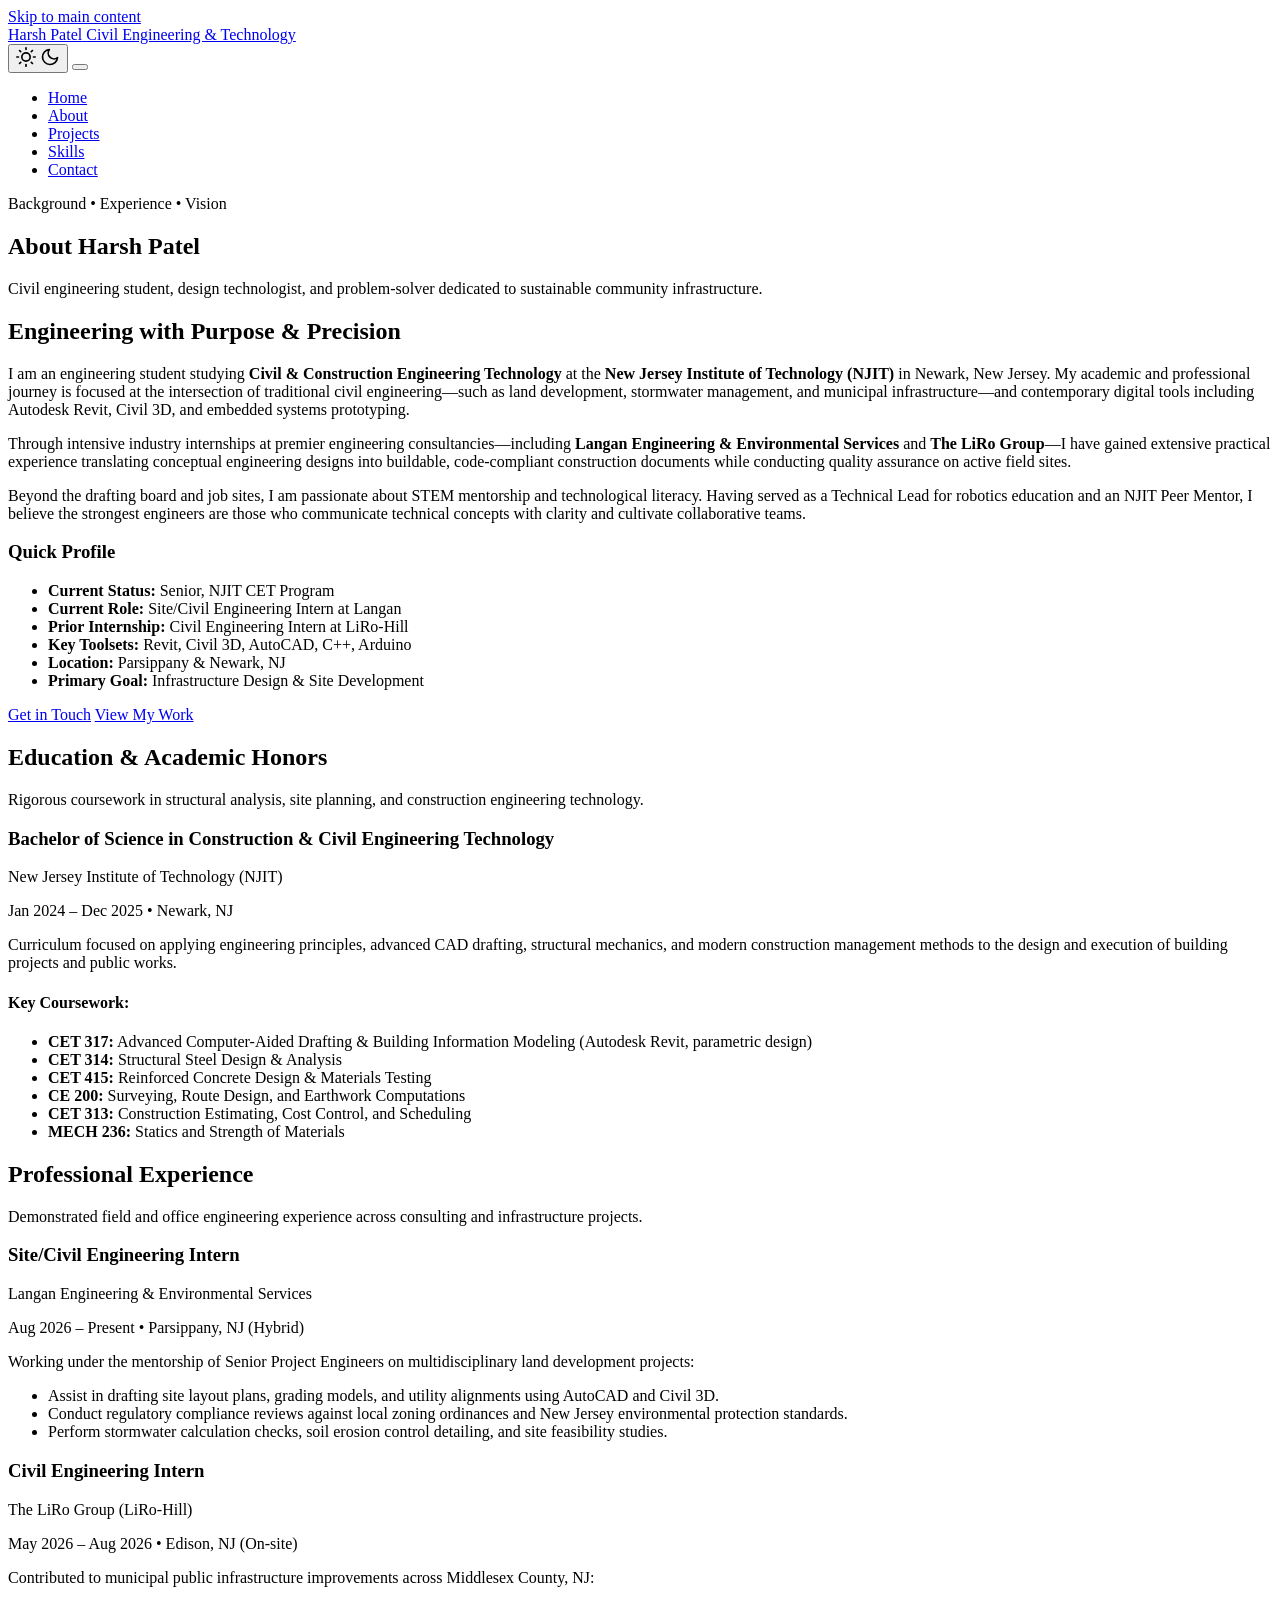
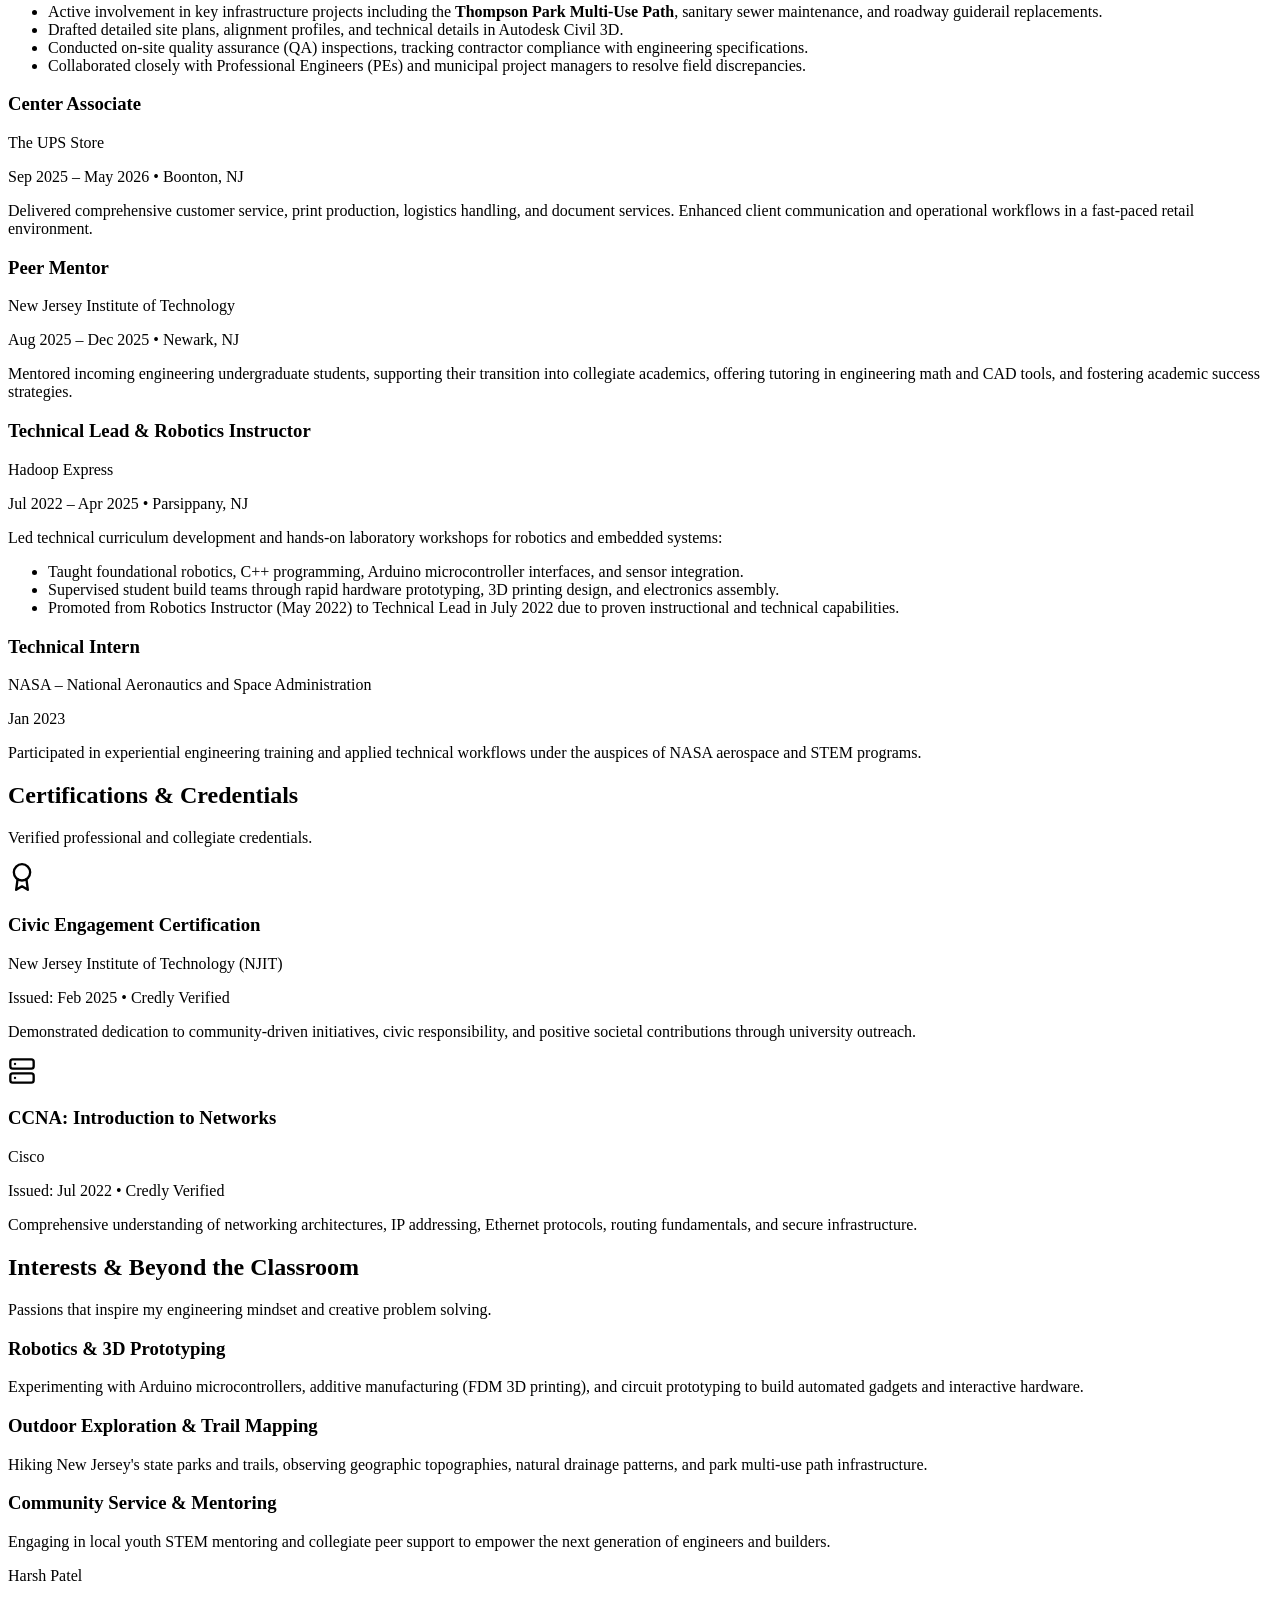
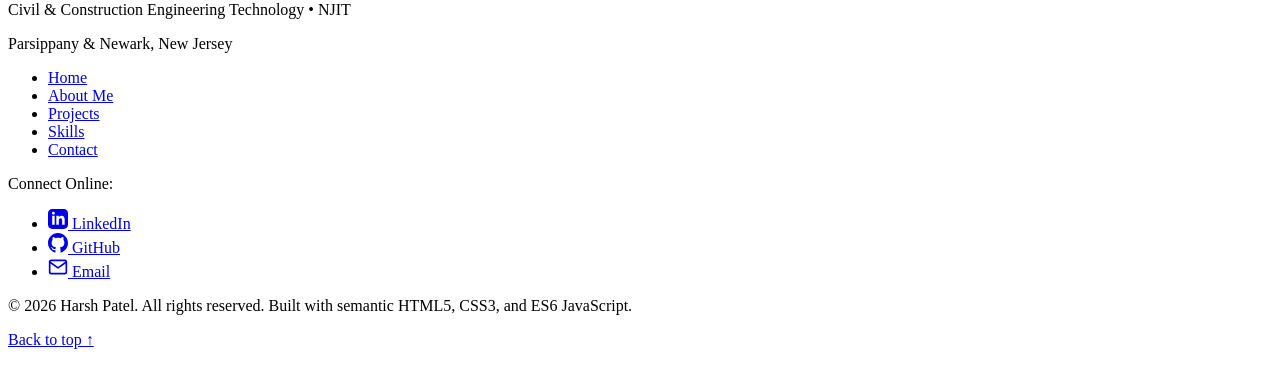
==== about.html @ 64ab272d "Add Home and About Me pages with semantic HTML structure" ====
<!DOCTYPE html>
<html lang="en">
<head>
  <meta charset="UTF-8">
  <meta name="viewport" content="width=device-width, initial-scale=1.0">
  <meta name="description" content="Learn about Harsh Patel: Civil & Construction Engineering Technology student at NJIT, Site/Civil Engineering Intern at Langan, and former intern at LiRo-Hill.">
  <title>About Me | Harsh Patel - Civil Engineering Portfolio</title>
  <link rel="stylesheet" href="./style.css">
</head>
<body>
  <!-- Accessible Skip Link -->
  <a href="#main-content" class="skip-link">Skip to main content</a>

  <!-- Global Header & Navigation -->
  <header class="site-header">
    <div class="container header-container">
      <a href="./index.html" class="brand-logo" aria-label="Harsh Patel Home">
        <span class="brand-name">Harsh Patel</span>
        <span class="brand-title">Civil Engineering &amp; Technology</span>
      </a>

      <div class="nav-controls">
        <button id="theme-toggle" class="theme-toggle" type="button" aria-label="Switch to dark theme" title="Toggle theme">
          <svg class="theme-icon sun-icon" aria-hidden="true" width="20" height="20" viewBox="0 0 24 24" fill="none" stroke="currentColor" stroke-width="2" stroke-linecap="round" stroke-linejoin="round">
            <circle cx="12" cy="12" r="5"></circle>
            <line x1="12" y1="1" x2="12" y2="3"></line>
            <line x1="12" y1="21" x2="12" y2="23"></line>
            <line x1="4.22" y1="4.22" x2="5.64" y2="5.64"></line>
            <line x1="18.36" y1="18.36" x2="19.78" y2="19.78"></line>
            <line x1="1" y1="12" x2="3" y2="12"></line>
            <line x1="21" y1="12" x2="23" y2="12"></line>
            <line x1="4.22" y1="19.78" x2="5.64" y2="18.36"></line>
            <line x1="18.36" y1="5.64" x2="19.78" y2="4.22"></line>
          </svg>
          <svg class="theme-icon moon-icon" aria-hidden="true" width="20" height="20" viewBox="0 0 24 24" fill="none" stroke="currentColor" stroke-width="2" stroke-linecap="round" stroke-linejoin="round">
            <path d="M21 12.79A9 9 0 1 1 11.21 3 7 7 0 0 0 21 12.79z"></path>
          </svg>
        </button>

        <button id="menu-toggle" class="menu-toggle" type="button" aria-expanded="false" aria-controls="primary-nav" aria-label="Toggle navigation menu">
          <span class="hamburger-bar"></span>
          <span class="hamburger-bar"></span>
          <span class="hamburger-bar"></span>
        </button>
      </div>

      <nav id="primary-nav" class="primary-nav" aria-label="Primary Navigation">
        <ul class="nav-list">
          <li class="nav-item"><a href="./index.html" class="nav-link">Home</a></li>
          <li class="nav-item"><a href="./about.html" class="nav-link active" aria-current="page">About</a></li>
          <li class="nav-item"><a href="./projects.html" class="nav-link">Projects</a></li>
          <li class="nav-item"><a href="./skills.html" class="nav-link">Skills</a></li>
          <li class="nav-item"><a href="./contact.html" class="nav-link">Contact</a></li>
        </ul>
      </nav>
    </div>
  </header>

  <!-- Main Content Landmark -->
  <main id="main-content">
    <!-- Page Header Banner -->
    <section class="page-header-banner" aria-labelledby="page-title">
      <div class="container">
        <p class="banner-eyebrow">Background &bull; Experience &bull; Vision</p>
        <h1 id="page-title" class="banner-title">About Harsh Patel</h1>
        <p class="banner-subtitle">Civil engineering student, design technologist, and problem-solver dedicated to sustainable community infrastructure.</p>
      </div>
    </section>

    <!-- Bio & Professional Summary -->
    <section class="about-summary-section" aria-labelledby="bio-heading">
      <div class="container">
        <div class="about-grid">
          <div class="about-text-column">
            <h2 id="bio-heading" class="section-title">Engineering with Purpose &amp; Precision</h2>
            <p>
              I am an engineering student studying <strong>Civil &amp; Construction Engineering Technology</strong> at the <strong>New Jersey Institute of Technology (NJIT)</strong> in Newark, New Jersey. My academic and professional journey is focused at the intersection of traditional civil engineering—such as land development, stormwater management, and municipal infrastructure—and contemporary digital tools including Autodesk Revit, Civil 3D, and embedded systems prototyping.
            </p>
            <p>
              Through intensive industry internships at premier engineering consultancies—including <strong>Langan Engineering &amp; Environmental Services</strong> and <strong>The LiRo Group</strong>—I have gained extensive practical experience translating conceptual engineering designs into buildable, code-compliant construction documents while conducting quality assurance on active field sites.
            </p>
            <p>
              Beyond the drafting board and job sites, I am passionate about STEM mentorship and technological literacy. Having served as a Technical Lead for robotics education and an NJIT Peer Mentor, I believe the strongest engineers are those who communicate technical concepts with clarity and cultivate collaborative teams.
            </p>
          </div>
          <aside class="about-quick-facts" aria-labelledby="quick-facts-heading">
            <h3 id="quick-facts-heading" class="quick-facts-title">Quick Profile</h3>
            <ul class="facts-list">
              <li><strong>Current Status:</strong> Senior, NJIT CET Program</li>
              <li><strong>Current Role:</strong> Site/Civil Engineering Intern at Langan</li>
              <li><strong>Prior Internship:</strong> Civil Engineering Intern at LiRo-Hill</li>
              <li><strong>Key Toolsets:</strong> Revit, Civil 3D, AutoCAD, C++, Arduino</li>
              <li><strong>Location:</strong> Parsippany &amp; Newark, NJ</li>
              <li><strong>Primary Goal:</strong> Infrastructure Design &amp; Site Development</li>
            </ul>
            <div class="quick-actions">
              <a href="./contact.html" class="btn btn-primary btn-block">Get in Touch</a>
              <a href="./projects.html" class="btn btn-outline btn-block">View My Work</a>
            </div>
          </aside>
        </div>
      </div>
    </section>

    <!-- Education Section -->
    <section class="about-education-section" aria-labelledby="education-heading">
      <div class="container">
        <h2 id="education-heading" class="section-title">Education &amp; Academic Honors</h2>
        <p class="section-subtitle">Rigorous coursework in structural analysis, site planning, and construction engineering technology.</p>

        <article class="timeline-card">
          <div class="timeline-header">
            <div>
              <h3 class="timeline-role">Bachelor of Science in Construction &amp; Civil Engineering Technology</h3>
              <p class="timeline-company">New Jersey Institute of Technology (NJIT)</p>
            </div>
            <span class="timeline-date">Jan 2024 &ndash; Dec 2025 &bull; Newark, NJ</span>
          </div>
          <div class="timeline-body">
            <p>
              Curriculum focused on applying engineering principles, advanced CAD drafting, structural mechanics, and modern construction management methods to the design and execution of building projects and public works.
            </p>
            <h4 class="sub-heading">Key Coursework:</h4>
            <ul class="course-list">
              <li><strong>CET 317:</strong> Advanced Computer-Aided Drafting &amp; Building Information Modeling (Autodesk Revit, parametric design)</li>
              <li><strong>CET 314:</strong> Structural Steel Design &amp; Analysis</li>
              <li><strong>CET 415:</strong> Reinforced Concrete Design &amp; Materials Testing</li>
              <li><strong>CE 200:</strong> Surveying, Route Design, and Earthwork Computations</li>
              <li><strong>CET 313:</strong> Construction Estimating, Cost Control, and Scheduling</li>
              <li><strong>MECH 236:</strong> Statics and Strength of Materials</li>
            </ul>
          </div>
        </article>
      </div>
    </section>

    <!-- Work Experience Section -->
    <section class="about-experience-section" aria-labelledby="experience-heading">
      <div class="container">
        <h2 id="experience-heading" class="section-title">Professional Experience</h2>
        <p class="section-subtitle">Demonstrated field and office engineering experience across consulting and infrastructure projects.</p>

        <div class="experience-timeline">
          <!-- Experience 1: Langan -->
          <article class="timeline-card">
            <div class="timeline-header">
              <div>
                <h3 class="timeline-role">Site/Civil Engineering Intern</h3>
                <p class="timeline-company">Langan Engineering &amp; Environmental Services</p>
              </div>
              <span class="timeline-date">Aug 2026 &ndash; Present &bull; Parsippany, NJ (Hybrid)</span>
            </div>
            <div class="timeline-body">
              <p>
                Working under the mentorship of Senior Project Engineers on multidisciplinary land development projects:
              </p>
              <ul>
                <li>Assist in drafting site layout plans, grading models, and utility alignments using AutoCAD and Civil 3D.</li>
                <li>Conduct regulatory compliance reviews against local zoning ordinances and New Jersey environmental protection standards.</li>
                <li>Perform stormwater calculation checks, soil erosion control detailing, and site feasibility studies.</li>
              </ul>
            </div>
          </article>

          <!-- Experience 2: LiRo-Hill -->
          <article class="timeline-card">
            <div class="timeline-header">
              <div>
                <h3 class="timeline-role">Civil Engineering Intern</h3>
                <p class="timeline-company">The LiRo Group (LiRo-Hill)</p>
              </div>
              <span class="timeline-date">May 2026 &ndash; Aug 2026 &bull; Edison, NJ (On-site)</span>
            </div>
            <div class="timeline-body">
              <p>
                Contributed to municipal public infrastructure improvements across Middlesex County, NJ:
              </p>
              <ul>
                <li>Active involvement in key infrastructure projects including the <strong>Thompson Park Multi-Use Path</strong>, sanitary sewer maintenance, and roadway guiderail replacements.</li>
                <li>Drafted detailed site plans, alignment profiles, and technical details in Autodesk Civil 3D.</li>
                <li>Conducted on-site quality assurance (QA) inspections, tracking contractor compliance with engineering specifications.</li>
                <li>Collaborated closely with Professional Engineers (PEs) and municipal project managers to resolve field discrepancies.</li>
              </ul>
            </div>
          </article>

          <!-- Experience 3: The UPS Store -->
          <article class="timeline-card">
            <div class="timeline-header">
              <div>
                <h3 class="timeline-role">Center Associate</h3>
                <p class="timeline-company">The UPS Store</p>
              </div>
              <span class="timeline-date">Sep 2025 &ndash; May 2026 &bull; Boonton, NJ</span>
            </div>
            <div class="timeline-body">
              <p>
                Delivered comprehensive customer service, print production, logistics handling, and document services. Enhanced client communication and operational workflows in a fast-paced retail environment.
              </p>
            </div>
          </article>

          <!-- Experience 4: NJIT Peer Mentor -->
          <article class="timeline-card">
            <div class="timeline-header">
              <div>
                <h3 class="timeline-role">Peer Mentor</h3>
                <p class="timeline-company">New Jersey Institute of Technology</p>
              </div>
              <span class="timeline-date">Aug 2025 &ndash; Dec 2025 &bull; Newark, NJ</span>
            </div>
            <div class="timeline-body">
              <p>
                Mentored incoming engineering undergraduate students, supporting their transition into collegiate academics, offering tutoring in engineering math and CAD tools, and fostering academic success strategies.
              </p>
            </div>
          </article>

          <!-- Experience 5: Hadoop Express -->
          <article class="timeline-card">
            <div class="timeline-header">
              <div>
                <h3 class="timeline-role">Technical Lead &amp; Robotics Instructor</h3>
                <p class="timeline-company">Hadoop Express</p>
              </div>
              <span class="timeline-date">Jul 2022 &ndash; Apr 2025 &bull; Parsippany, NJ</span>
            </div>
            <div class="timeline-body">
              <p>
                Led technical curriculum development and hands-on laboratory workshops for robotics and embedded systems:
              </p>
              <ul>
                <li>Taught foundational robotics, C++ programming, Arduino microcontroller interfaces, and sensor integration.</li>
                <li>Supervised student build teams through rapid hardware prototyping, 3D printing design, and electronics assembly.</li>
                <li>Promoted from Robotics Instructor (May 2022) to Technical Lead in July 2022 due to proven instructional and technical capabilities.</li>
              </ul>
            </div>
          </article>

          <!-- Experience 6: NASA Internship -->
          <article class="timeline-card">
            <div class="timeline-header">
              <div>
                <h3 class="timeline-role">Technical Intern</h3>
                <p class="timeline-company">NASA &ndash; National Aeronautics and Space Administration</p>
              </div>
              <span class="timeline-date">Jan 2023</span>
            </div>
            <div class="timeline-body">
              <p>
                Participated in experiential engineering training and applied technical workflows under the auspices of NASA aerospace and STEM programs.
              </p>
            </div>
          </article>
        </div>
      </div>
    </section>

    <!-- Certifications Section -->
    <section class="about-certifications-section" aria-labelledby="certifications-heading">
      <div class="container">
        <h2 id="certifications-heading" class="section-title">Certifications &amp; Credentials</h2>
        <p class="section-subtitle">Verified professional and collegiate credentials.</p>

        <div class="certifications-grid">
          <article class="cert-card">
            <div class="cert-icon" aria-hidden="true">
              <svg width="28" height="28" viewBox="0 0 24 24" fill="none" stroke="currentColor" stroke-width="2" stroke-linecap="round" stroke-linejoin="round">
                <circle cx="12" cy="8" r="7"></circle>
                <polyline points="8.21 13.89 7 23 12 20 17 23 15.79 13.88"></polyline>
              </svg>
            </div>
            <h3 class="cert-title">Civic Engagement Certification</h3>
            <p class="cert-issuer">New Jersey Institute of Technology (NJIT)</p>
            <p class="cert-date">Issued: Feb 2025 &bull; Credly Verified</p>
            <p class="cert-desc">
              Demonstrated dedication to community-driven initiatives, civic responsibility, and positive societal contributions through university outreach.
            </p>
          </article>

          <article class="cert-card">
            <div class="cert-icon" aria-hidden="true">
              <svg width="28" height="28" viewBox="0 0 24 24" fill="none" stroke="currentColor" stroke-width="2" stroke-linecap="round" stroke-linejoin="round">
                <rect x="2" y="2" width="20" height="8" rx="2" ry="2"></rect>
                <rect x="2" y="14" width="20" height="8" rx="2" ry="2"></rect>
                <line x1="6" y1="6" x2="6.01" y2="6"></line>
                <line x1="6" y1="18" x2="6.01" y2="18"></line>
              </svg>
            </div>
            <h3 class="cert-title">CCNA: Introduction to Networks</h3>
            <p class="cert-issuer">Cisco</p>
            <p class="cert-date">Issued: Jul 2022 &bull; Credly Verified</p>
            <p class="cert-desc">
              Comprehensive understanding of networking architectures, IP addressing, Ethernet protocols, routing fundamentals, and secure infrastructure.
            </p>
          </article>
        </div>
      </div>
    </section>

    <!-- Personal Interests Section -->
    <section class="about-interests-section" aria-labelledby="interests-heading">
      <div class="container">
        <h2 id="interests-heading" class="section-title">Interests &amp; Beyond the Classroom</h2>
        <p class="section-subtitle">Passions that inspire my engineering mindset and creative problem solving.</p>

        <div class="interests-grid">
          <article class="interest-card">
            <h3 class="interest-title">Robotics &amp; 3D Prototyping</h3>
            <p class="interest-text">
              Experimenting with Arduino microcontrollers, additive manufacturing (FDM 3D printing), and circuit prototyping to build automated gadgets and interactive hardware.
            </p>
          </article>
          <article class="interest-card">
            <h3 class="interest-title">Outdoor Exploration &amp; Trail Mapping</h3>
            <p class="interest-text">
              Hiking New Jersey's state parks and trails, observing geographic topographies, natural drainage patterns, and park multi-use path infrastructure.
            </p>
          </article>
          <article class="interest-card">
            <h3 class="interest-title">Community Service &amp; Mentoring</h3>
            <p class="interest-text">
              Engaging in local youth STEM mentoring and collegiate peer support to empower the next generation of engineers and builders.
            </p>
          </article>
        </div>
      </div>
    </section>
  </main>

  <!-- Global Footer -->
  <footer class="site-footer">
    <div class="container footer-container">
      <div class="footer-brand">
        <p class="footer-title">Harsh Patel</p>
        <p class="footer-tagline">Civil &amp; Construction Engineering Technology &bull; NJIT</p>
        <p class="footer-location">Parsippany &amp; Newark, New Jersey</p>
      </div>

      <nav class="footer-nav" aria-label="Footer Navigation">
        <ul class="footer-links">
          <li><a href="./index.html">Home</a></li>
          <li><a href="./about.html">About Me</a></li>
          <li><a href="./projects.html">Projects</a></li>
          <li><a href="./skills.html">Skills</a></li>
          <li><a href="./contact.html">Contact</a></li>
        </ul>
      </nav>

      <div class="footer-social">
        <p class="footer-social-label">Connect Online:</p>
        <ul class="social-links">
          <li>
            <a href="https://www.linkedin.com/in/harsh-patel-372487246/" target="_blank" rel="noopener noreferrer" aria-label="Harsh Patel LinkedIn Profile (opens in new tab)">
              <svg width="20" height="20" viewBox="0 0 24 24" fill="currentColor" aria-hidden="true">
                <path d="M19 0h-14c-2.761 0-5 2.239-5 5v14c0 2.761 2.239 5 5 5h14c2.762 0 5-2.239 5-5v-14c0-2.761-2.238-5-5-5zm-11 19h-3v-11h3v11zm-1.5-12.268c-.966 0-1.75-.79-1.75-1.764s.784-1.764 1.75-1.764 1.75.79 1.75 1.764-.783 1.764-1.75 1.764zm13.5 12.268h-3v-5.604c0-3.368-4-3.113-4 0v5.604h-3v-11h3v1.765c1.396-2.586 7-2.777 7 2.476v6.759z"/>
              </svg>
              <span>LinkedIn</span>
            </a>
          </li>
          <li>
            <a href="https://github.com/hrp73-prog" target="_blank" rel="noopener noreferrer" aria-label="Harsh Patel GitHub Profile (opens in new tab)">
              <svg width="20" height="20" viewBox="0 0 24 24" fill="currentColor" aria-hidden="true">
                <path d="M12 0c-6.626 0-12 5.373-12 12 0 5.302 3.438 9.8 8.207 11.387.599.111.793-.261.793-.577v-2.234c-3.338.726-4.033-1.416-4.033-1.416-.546-1.387-1.333-1.756-1.333-1.756-1.089-.745.083-.729.083-.729 1.205.084 1.839 1.237 1.839 1.237 1.07 1.834 2.807 1.304 3.492.997.107-.775.418-1.305.762-1.604-2.665-.305-5.467-1.334-5.467-5.931 0-1.311.469-2.381 1.236-3.221-.124-.303-.535-1.524.117-3.176 0 0 1.008-.322 3.301 1.23.957-.266 1.983-.399 3.003-.404 1.02.005 2.047.138 3.006.404 2.291-1.552 3.297-1.23 3.297-1.23.653 1.653.242 2.874.118 3.176.77.84 1.235 1.911 1.235 3.221 0 4.609-2.807 5.624-5.479 5.921.43.372.823 1.102.823 2.222v3.293c0 .319.192.694.801.576 4.765-1.589 8.199-6.086 8.199-11.386 0-6.627-5.373-12-12-12z"/>
              </svg>
              <span>GitHub</span>
            </a>
          </li>
          <li>
            <a href="mailto:hrp73@njit.edu" aria-label="Email Harsh Patel directly">
              <svg width="20" height="20" viewBox="0 0 24 24" fill="none" stroke="currentColor" stroke-width="2" stroke-linecap="round" stroke-linejoin="round" aria-hidden="true">
                <path d="M4 4h16c1.1 0 2 .9 2 2v12c0 1.1-.9 2-2 2H4c-1.1 0-2-.9-2-2V6c0-1.1.9-2 2-2z"></path>
                <polyline points="22,6 12,13 2,6"></polyline>
              </svg>
              <span>Email</span>
            </a>
          </li>
        </ul>
      </div>
    </div>
    <div class="footer-bottom">
      <div class="container footer-bottom-inner">
        <p>&copy; 2026 Harsh Patel. All rights reserved. Built with semantic HTML5, CSS3, and ES6 JavaScript.</p>
        <p><a href="#main-content" class="back-to-top">Back to top &uarr;</a></p>
      </div>
    </div>
  </footer>

  <script src="./script.js" defer></script>
</body>
</html>
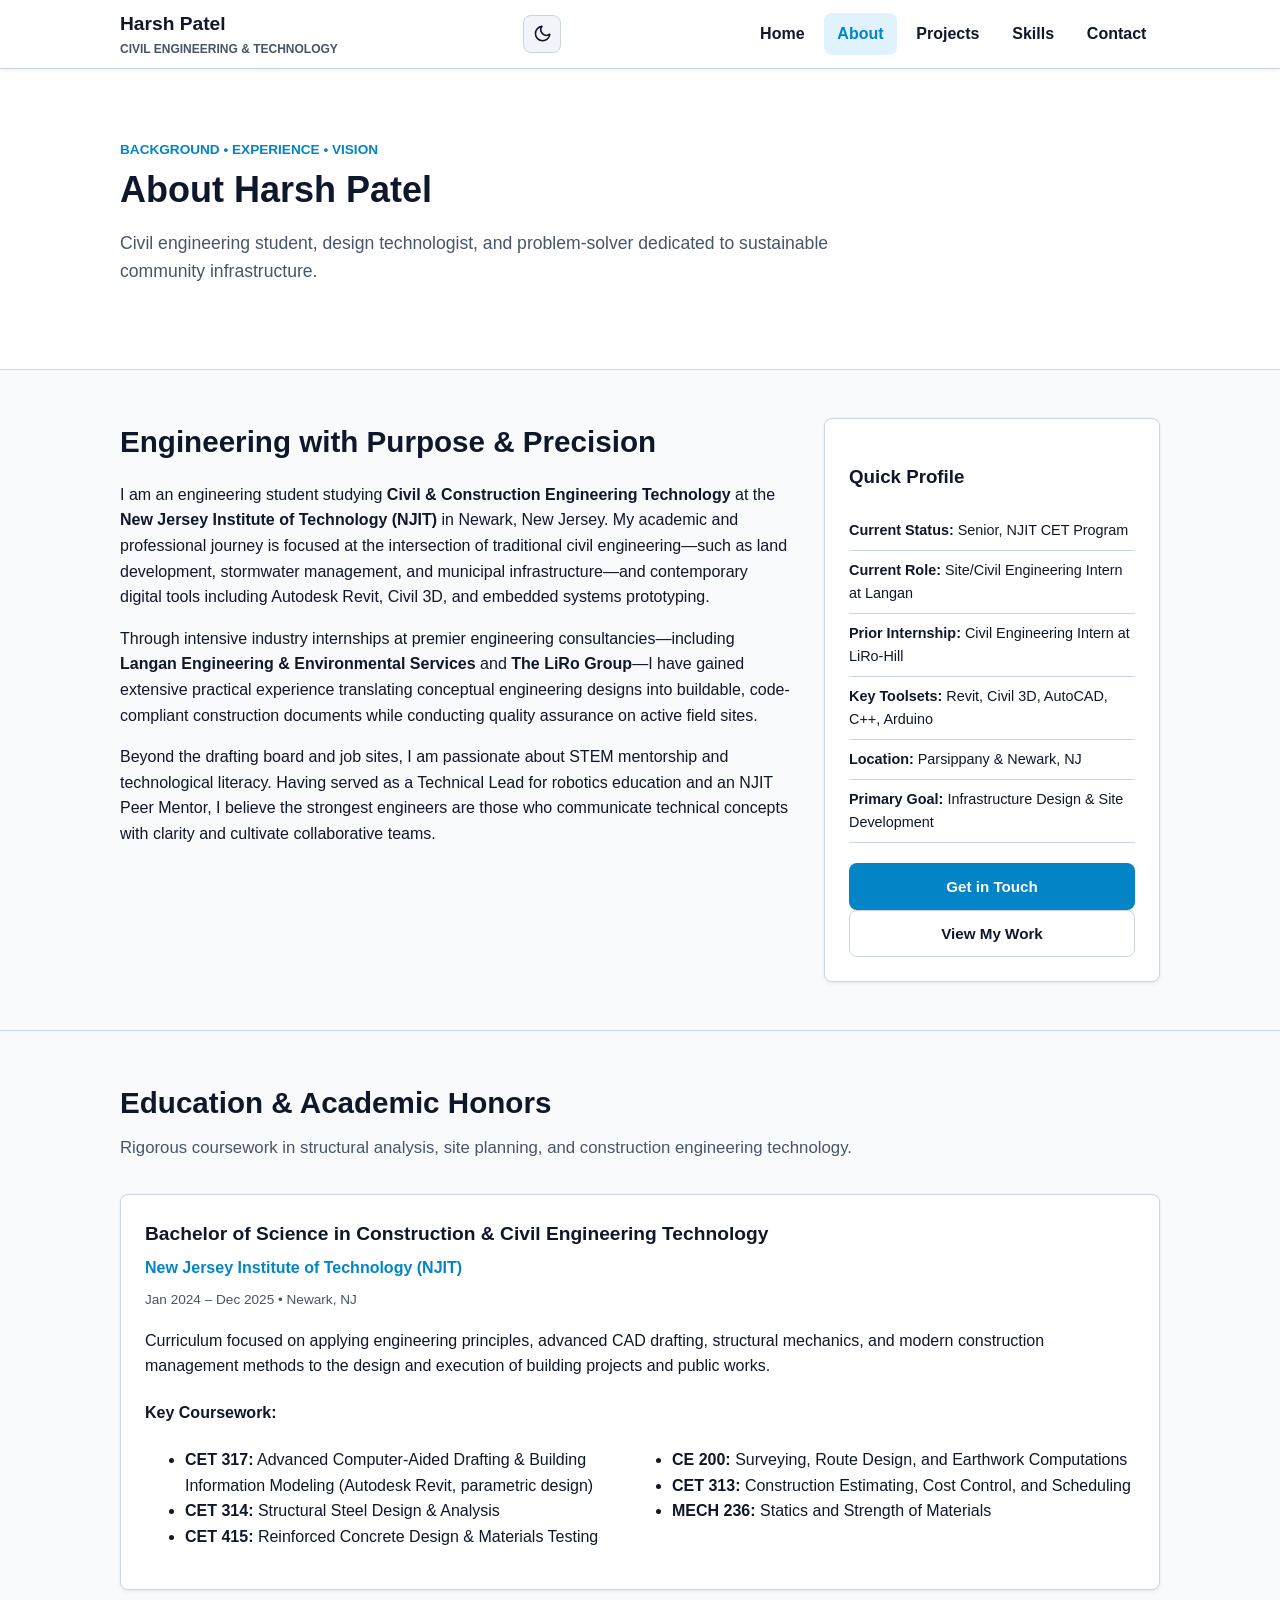
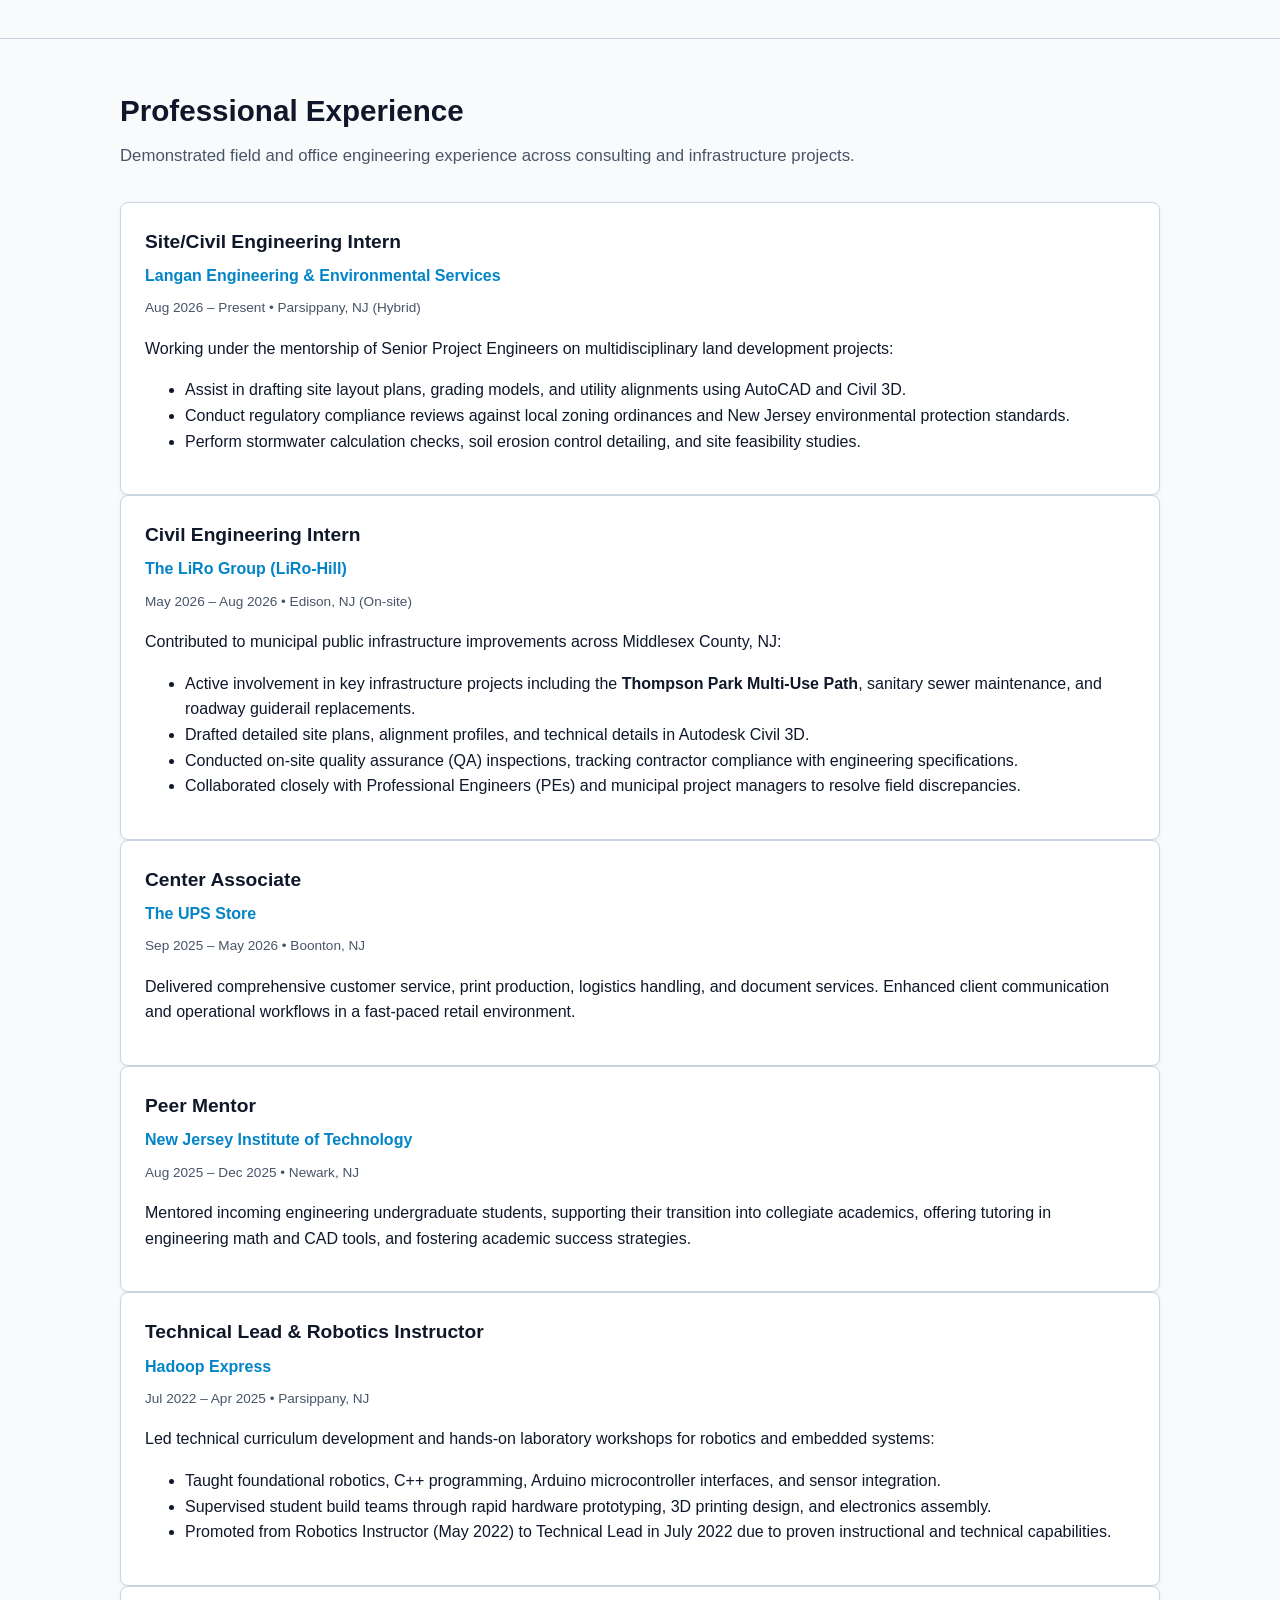
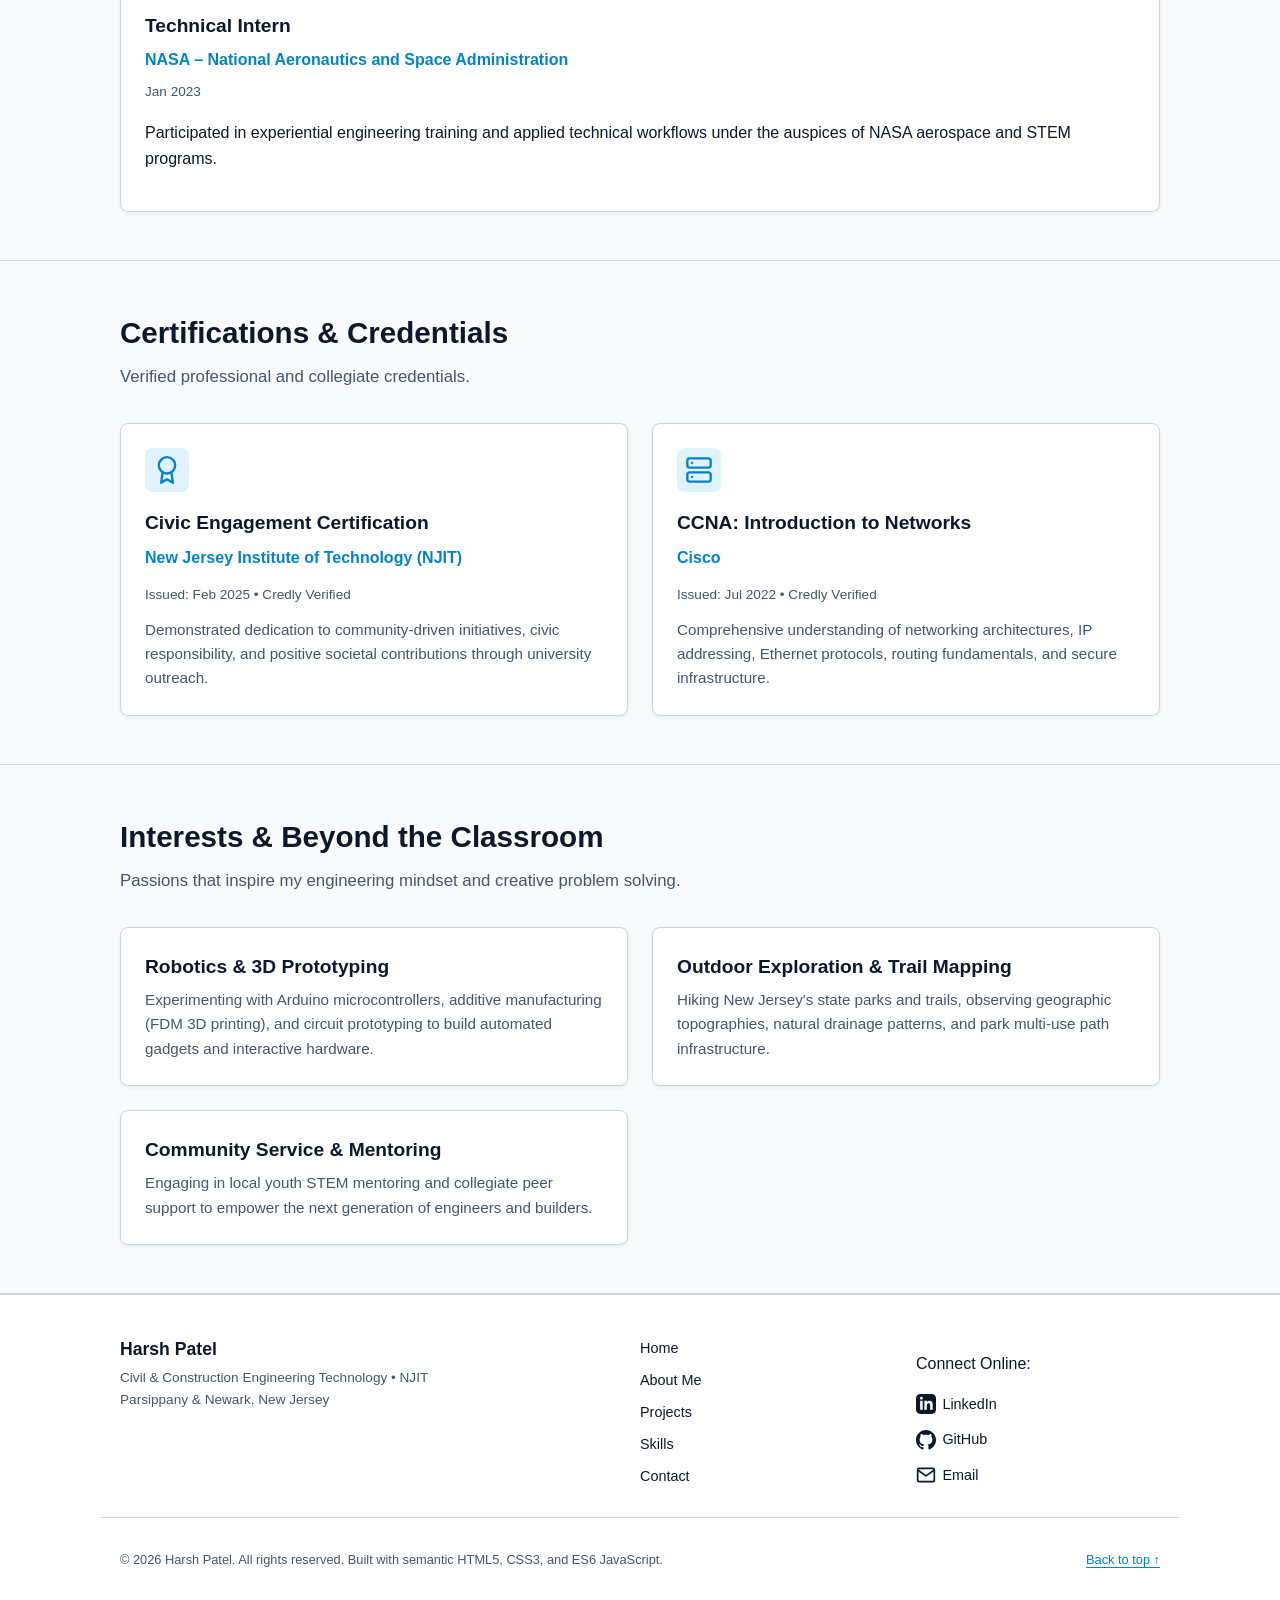
==== commit 28c86009: "Complete live site test results in TESTING.md, finalize keyboard accessibility and skills" ====
--- a/about.html
+++ b/about.html
@@ -57,7 +57,7 @@
   </header>
 
   <!-- Main Content Landmark -->
-  <main id="main-content">
+  <main id="main-content" tabindex="-1">
     <!-- Page Header Banner -->
     <section class="page-header-banner" aria-labelledby="page-title">
       <div class="container">
--- a/style.css
+++ b/style.css
@@ -0,0 +1,1122 @@
+/* ==========================================================================
+   Personal Portfolio Stylesheet - Harsh Patel
+   Simple, clean, and accessible CSS for NJIT Web Design Project
+   ========================================================================== */
+
+/* --- 1. CSS Variables & Color Themes --- */
+:root {
+  /* Light Theme */
+  --bg-color: #f8fafc;
+  --surface-color: #ffffff;
+  --surface-alt: #f1f5f9;
+  --text-main: #0f172a;        /* High contrast > 14:1 against white */
+  --text-muted: #475569;       /* High contrast > 5:1 against white */
+  --primary: #0284c7;          /* Engineering blue */
+  --primary-hover: #0369a1;
+  --primary-light: #e0f2fe;
+  --border: #cbd5e1;
+  --focus-ring: #0284c7;
+  --error: #b91c1c;
+  --success: #15803d;
+  --shadow: 0 2px 4px rgba(0, 0, 0, 0.06);
+  --shadow-lg: 0 8px 16px rgba(0, 0, 0, 0.1);
+  --radius: 8px;
+  --transition: 0.2s ease;
+}
+
+[data-theme="dark"] {
+  /* Dark Theme */
+  --bg-color: #0b1120;
+  --surface-color: #1e293b;
+  --surface-alt: #334155;
+  --text-main: #f8fafc;        /* High contrast > 14:1 against dark surface */
+  --text-muted: #94a3b8;       /* High contrast > 5:1 */
+  --primary: #38bdf8;          /* Bright sky blue for dark mode */
+  --primary-hover: #7dd3fc;
+  --primary-light: #0c4a6e;
+  --border: #475569;
+  --focus-ring: #38bdf8;
+  --error: #f87171;
+  --success: #4ade80;
+  --shadow: 0 2px 4px rgba(0, 0, 0, 0.3);
+  --shadow-lg: 0 8px 16px rgba(0, 0, 0, 0.4);
+}
+
+/* --- 2. Global Resets & Accessibility Basics --- */
+*, *::before, *::after {
+  box-sizing: border-box;
+}
+
+html, body {
+  overflow-x: hidden;
+  width: 100%;
+}
+
+body {
+  margin: 0;
+  padding: 0;
+  font-family: -apple-system, BlinkMacSystemFont, "Segoe UI", Roboto, Helvetica, Arial, sans-serif;
+  font-size: 1rem;
+  line-height: 1.6;
+  color: var(--text-main);
+  background-color: var(--bg-color);
+  transition: background-color var(--transition), color var(--transition);
+  display: flex;
+  flex-direction: column;
+  min-height: 100vh;
+}
+
+main {
+  flex: 1 0 auto;
+}
+
+img {
+  max-width: 100%;
+  height: auto;
+  display: block;
+}
+
+a {
+  color: var(--primary);
+  text-decoration: underline;
+  text-underline-offset: 3px;
+}
+
+a:hover {
+  color: var(--primary-hover);
+}
+
+/* Accessible Skip Link */
+.skip-link {
+  position: absolute;
+  top: -60px;
+  left: 1rem;
+  background: var(--primary);
+  color: #ffffff;
+  padding: 0.6rem 1rem;
+  font-weight: 700;
+  border-radius: var(--radius);
+  z-index: 10000;
+  text-decoration: none;
+  transition: top 0.2s ease;
+}
+
+.skip-link:focus,
+.skip-link:focus-visible {
+  top: 1rem;
+  outline: 3px solid #ffffff !important;
+  outline-offset: 3px !important;
+  box-shadow: 0 0 0 5px var(--focus-ring);
+}
+
+/* Accessible Keyboard Focus Rings */
+:focus {
+  outline: 3px solid var(--focus-ring);
+  outline-offset: 3px;
+}
+
+:focus:not(:focus-visible) {
+  outline: none;
+}
+
+:focus-visible {
+  outline: 3px solid var(--focus-ring) !important;
+  outline-offset: 3px !important;
+  border-radius: 4px;
+  box-shadow: 0 0 0 4px rgba(2, 132, 199, 0.3) !important;
+}
+
+[data-theme="dark"] :focus-visible {
+  outline: 3px solid var(--focus-ring) !important;
+  box-shadow: 0 0 0 4px rgba(56, 189, 248, 0.45) !important;
+}
+
+/* Remove outline on main when programmatically focused via skip-link */
+main:focus,
+main:focus-visible {
+  outline: none !important;
+}
+
+.sr-only {
+  position: absolute;
+  width: 1px;
+  height: 1px;
+  padding: 0;
+  margin: -1px;
+  overflow: hidden;
+  clip: rect(0, 0, 0, 0);
+  border: 0;
+}
+
+/* --- 3. Layout Container & Headings --- */
+.container {
+  width: 100%;
+  max-width: 1080px;
+  margin: 0 auto;
+  padding: 0 1.25rem;
+}
+
+.section-title {
+  font-size: 1.85rem;
+  margin: 0 0 0.5rem 0;
+  color: var(--text-main);
+}
+
+.section-subtitle {
+  font-size: 1.05rem;
+  color: var(--text-muted);
+  margin: 0 0 2rem 0;
+}
+
+/* --- 4. Site Header & Navigation --- */
+.site-header {
+  background-color: var(--surface-color);
+  border-bottom: 1px solid var(--border);
+  position: sticky;
+  top: 0;
+  z-index: 1000;
+  box-shadow: var(--shadow);
+}
+
+.header-container {
+  display: flex;
+  align-items: center;
+  justify-content: space-between;
+  height: 4.25rem;
+}
+
+.brand-logo {
+  display: flex;
+  flex-direction: column;
+  text-decoration: none;
+}
+
+.brand-name {
+  font-size: 1.2rem;
+  font-weight: 800;
+  color: var(--text-main);
+}
+
+.brand-title {
+  font-size: 0.75rem;
+  font-weight: 600;
+  color: var(--text-muted);
+  text-transform: uppercase;
+}
+
+.nav-controls {
+  display: flex;
+  align-items: center;
+  gap: 0.5rem;
+}
+
+/* Theme Toggle Button */
+.theme-toggle {
+  background: var(--surface-alt);
+  border: 1px solid var(--border);
+  color: var(--text-main);
+  width: 2.4rem;
+  height: 2.4rem;
+  border-radius: var(--radius);
+  display: inline-flex;
+  align-items: center;
+  justify-content: center;
+  cursor: pointer;
+  padding: 0;
+}
+
+.theme-toggle:hover {
+  background: var(--border);
+}
+
+.theme-icon {
+  width: 1.2rem;
+  height: 1.2rem;
+}
+
+[data-theme="light"] .sun-icon { display: none; }
+[data-theme="light"] .moon-icon { display: block; }
+[data-theme="dark"] .sun-icon { display: block; }
+[data-theme="dark"] .moon-icon { display: none; }
+
+/* Mobile Hamburger Button */
+.menu-toggle {
+  display: none;
+  background: var(--surface-alt);
+  border: 1px solid var(--border);
+  width: 2.4rem;
+  height: 2.4rem;
+  border-radius: var(--radius);
+  flex-direction: column;
+  justify-content: center;
+  align-items: center;
+  gap: 4px;
+  cursor: pointer;
+  padding: 0;
+}
+
+.hamburger-bar {
+  display: block;
+  width: 18px;
+  height: 2px;
+  background-color: var(--text-main);
+  transition: transform var(--transition), opacity var(--transition);
+}
+
+/* Navigation List */
+.primary-nav {
+  display: flex;
+}
+
+.nav-list {
+  display: flex;
+  list-style: none;
+  gap: 0.35rem;
+  margin: 0;
+  padding: 0;
+}
+
+.nav-link {
+  display: block;
+  padding: 0.5rem 0.85rem;
+  font-weight: 600;
+  color: var(--text-main);
+  text-decoration: none;
+  border-radius: var(--radius);
+}
+
+.nav-link:hover {
+  color: var(--primary);
+  background-color: var(--surface-alt);
+}
+
+.nav-link.active {
+  color: var(--primary);
+  background-color: var(--primary-light);
+  font-weight: 700;
+}
+
+/* --- 5. Buttons --- */
+.btn {
+  display: inline-flex;
+  align-items: center;
+  justify-content: center;
+  gap: 0.4rem;
+  padding: 0.65rem 1.25rem;
+  font-size: 0.95rem;
+  font-weight: 600;
+  border-radius: var(--radius);
+  text-decoration: none;
+  cursor: pointer;
+  border: 1px solid transparent;
+  transition: background-color var(--transition), border-color var(--transition);
+}
+
+.btn-primary {
+  background-color: var(--primary);
+  color: #ffffff;
+}
+
+[data-theme="dark"] .btn-primary {
+  color: #0b1120;
+}
+
+.btn-primary:hover {
+  background-color: var(--primary-hover);
+  color: #ffffff;
+}
+
+[data-theme="dark"] .btn-primary:hover {
+  color: #0b1120;
+}
+
+.btn-secondary {
+  background-color: var(--surface-color);
+  color: var(--text-main);
+  border-color: var(--border);
+}
+
+.btn-secondary:hover {
+  background-color: var(--surface-alt);
+}
+
+.btn-outline {
+  background-color: transparent;
+  color: var(--text-main);
+  border-color: var(--border);
+}
+
+.btn-outline:hover {
+  background-color: var(--surface-alt);
+  color: var(--primary);
+}
+
+.btn-sm {
+  padding: 0.4rem 0.85rem;
+  font-size: 0.85rem;
+}
+
+.btn-block {
+  width: 100%;
+}
+
+/* --- 6. Page Headers & Hero --- */
+.hero-section,
+.page-header-banner {
+  padding: 3.5rem 0;
+  background-color: var(--surface-color);
+  border-bottom: 1px solid var(--border);
+}
+
+.hero-eyebrow,
+.banner-eyebrow {
+  font-size: 0.85rem;
+  font-weight: 700;
+  color: var(--primary);
+  text-transform: uppercase;
+  margin-bottom: 0.5rem;
+}
+
+.hero-title,
+.banner-title {
+  font-size: 2.25rem;
+  font-weight: 800;
+  line-height: 1.2;
+  margin: 0 0 1rem 0;
+  color: var(--text-main);
+}
+
+.hero-description,
+.banner-subtitle {
+  font-size: 1.1rem;
+  color: var(--text-muted);
+  max-width: 760px;
+  margin-bottom: 1.75rem;
+}
+
+.hero-actions {
+  display: flex;
+  flex-wrap: wrap;
+  gap: 0.75rem;
+}
+
+/* --- 7. Cards & Highlights --- */
+.highlights-section,
+.preview-section,
+.about-summary-section,
+.about-education-section,
+.about-experience-section,
+.about-certifications-section,
+.about-interests-section,
+.projects-main-section,
+.skills-section,
+.badges-section,
+.contact-main-section {
+  padding: 3rem 0;
+  border-bottom: 1px solid var(--border);
+}
+
+.highlights-grid,
+.preview-grid,
+.certifications-grid,
+.interests-grid {
+  display: grid;
+  grid-template-columns: repeat(3, 1fr);
+  gap: 1.5rem;
+}
+
+.certifications-grid,
+.interests-grid {
+  grid-template-columns: repeat(2, 1fr);
+}
+
+.highlight-card,
+.preview-card,
+.timeline-card,
+.cert-card,
+.interest-card,
+.skills-card,
+.contact-channel-card,
+.contact-form,
+.about-quick-facts {
+  background-color: var(--surface-color);
+  border: 1px solid var(--border);
+  border-radius: var(--radius);
+  padding: 1.5rem;
+  box-shadow: var(--shadow);
+}
+
+.highlight-icon,
+.cert-icon,
+.channel-icon,
+.skills-card-icon {
+  width: 2.75rem;
+  height: 2.75rem;
+  background-color: var(--primary-light);
+  color: var(--primary);
+  border-radius: var(--radius);
+  display: flex;
+  align-items: center;
+  justify-content: center;
+  margin-bottom: 1rem;
+}
+
+.highlight-heading,
+.timeline-role,
+.cert-title,
+.interest-title,
+.skills-card-title,
+.preview-heading {
+  font-size: 1.2rem;
+  font-weight: 700;
+  margin: 0 0 0.35rem 0;
+  color: var(--text-main);
+}
+
+.highlight-organization,
+.timeline-company,
+.cert-issuer {
+  font-weight: 600;
+  color: var(--primary);
+  margin: 0 0 0.35rem 0;
+}
+
+.highlight-meta,
+.timeline-date,
+.cert-date {
+  font-size: 0.85rem;
+  color: var(--text-muted);
+  margin-bottom: 0.75rem;
+}
+
+.highlight-text,
+.preview-text,
+.cert-desc,
+.interest-text {
+  font-size: 0.95rem;
+  color: var(--text-muted);
+  margin: 0;
+}
+
+/* Preview Cards */
+.preview-card {
+  padding: 0;
+  overflow: hidden;
+  display: flex;
+  flex-direction: column;
+}
+
+.preview-image-wrap {
+  width: 100%;
+  height: 200px;
+  background-color: var(--surface-alt);
+}
+
+.preview-image {
+  width: 100%;
+  height: 100%;
+  object-fit: cover;
+}
+
+.preview-card-body {
+  padding: 1.25rem;
+  display: flex;
+  flex-direction: column;
+  flex: 1;
+}
+
+.preview-tag {
+  font-size: 0.75rem;
+  font-weight: 700;
+  color: var(--primary);
+  text-transform: uppercase;
+  margin-bottom: 0.35rem;
+}
+
+/* Call to Action Banner */
+.cta-banner {
+  padding: 3rem 0;
+  background-color: var(--surface-color);
+  text-align: center;
+}
+
+.cta-title {
+  font-size: 1.75rem;
+  margin: 0 0 0.75rem 0;
+}
+
+.cta-text {
+  color: var(--text-muted);
+  margin-bottom: 1.5rem;
+}
+
+.cta-buttons {
+  display: flex;
+  justify-content: center;
+  gap: 0.75rem;
+  flex-wrap: wrap;
+}
+
+/* --- 8. About Page Details --- */
+.about-grid {
+  display: grid;
+  grid-template-columns: 2fr 1fr;
+  gap: 2rem;
+  align-items: start;
+}
+
+.about-text-column p {
+  margin-bottom: 1rem;
+}
+
+.facts-list {
+  list-style: none;
+  padding: 0;
+  margin: 0 0 1.25rem 0;
+}
+
+.facts-list li {
+  padding: 0.5rem 0;
+  border-bottom: 1px solid var(--border);
+  font-size: 0.9rem;
+}
+
+.course-list {
+  columns: 2;
+  gap: 1.5rem;
+  margin-top: 0.5rem;
+}
+
+/* --- 9. Projects Page & Modal --- */
+.filter-controls {
+  display: flex;
+  gap: 0.5rem;
+  flex-wrap: wrap;
+  align-items: center;
+  margin-bottom: 2rem;
+}
+
+.filter-label {
+  font-weight: 700;
+  font-size: 0.9rem;
+}
+
+.filter-btn {
+  background: var(--surface-color);
+  border: 1px solid var(--border);
+  color: var(--text-main);
+  padding: 0.4rem 0.9rem;
+  font-size: 0.85rem;
+  font-weight: 600;
+  border-radius: 20px;
+  cursor: pointer;
+}
+
+.filter-btn:hover {
+  background: var(--surface-alt);
+}
+
+.filter-btn.active {
+  background: var(--primary);
+  color: #ffffff;
+  border-color: var(--primary);
+}
+
+[data-theme="dark"] .filter-btn.active {
+  color: #0b1120;
+}
+
+.projects-grid {
+  display: flex;
+  flex-direction: column;
+  gap: 2rem;
+}
+
+.project-card {
+  background-color: var(--surface-color);
+  border: 1px solid var(--border);
+  border-radius: var(--radius);
+  overflow: hidden;
+  box-shadow: var(--shadow);
+  display: grid;
+  grid-template-columns: 40% 60%;
+}
+
+.project-media {
+  position: relative;
+  background-color: var(--surface-alt);
+  min-height: 240px;
+}
+
+.project-img {
+  width: 100%;
+  height: 100%;
+  object-fit: cover;
+}
+
+.project-badge {
+  position: absolute;
+  top: 0.75rem;
+  left: 0.75rem;
+  background-color: var(--primary);
+  color: #ffffff;
+  font-size: 0.75rem;
+  font-weight: 700;
+  padding: 0.25rem 0.6rem;
+  border-radius: 4px;
+}
+
+[data-theme="dark"] .project-badge {
+  color: #0b1120;
+}
+
+.project-content {
+  padding: 1.5rem;
+  display: flex;
+  flex-direction: column;
+  justify-content: space-between;
+}
+
+.project-discipline {
+  font-size: 0.8rem;
+  font-weight: 700;
+  color: var(--primary);
+  text-transform: uppercase;
+}
+
+.project-title {
+  font-size: 1.35rem;
+  font-weight: 700;
+  margin: 0.35rem 0 0.75rem 0;
+}
+
+.project-description {
+  font-size: 0.95rem;
+  color: var(--text-muted);
+  margin-bottom: 1rem;
+}
+
+.project-tags {
+  display: flex;
+  flex-wrap: wrap;
+  gap: 0.4rem;
+  margin-bottom: 1.25rem;
+}
+
+.tag {
+  background-color: var(--surface-alt);
+  border: 1px solid var(--border);
+  font-size: 0.8rem;
+  padding: 0.2rem 0.5rem;
+  border-radius: 4px;
+}
+
+/* Native Modal Dialog */
+.project-modal {
+  border: 1px solid var(--border);
+  border-radius: var(--radius);
+  padding: 1.5rem;
+  background: var(--surface-color);
+  color: var(--text-main);
+  max-width: 680px;
+  width: 90%;
+  margin: auto;
+  box-shadow: var(--shadow-lg);
+}
+
+.project-modal::backdrop {
+  background: rgba(0, 0, 0, 0.6);
+}
+
+.modal-header {
+  display: flex;
+  justify-content: space-between;
+  align-items: center;
+  border-bottom: 1px solid var(--border);
+  padding-bottom: 0.75rem;
+  margin-bottom: 1rem;
+}
+
+.modal-title {
+  font-size: 1.25rem;
+  margin: 0;
+}
+
+.modal-close {
+  background: none;
+  border: none;
+  font-size: 1.75rem;
+  cursor: pointer;
+  color: var(--text-muted);
+}
+
+.modal-body img,
+.modal-preview-img {
+  width: 100%;
+  border-radius: 6px;
+  margin-bottom: 1rem;
+}
+
+.modal-footer {
+  margin-top: 1.25rem;
+  padding-top: 1rem;
+  border-top: 1px solid var(--border);
+  display: flex;
+  justify-content: flex-end;
+}
+
+/* --- 10. Skills Meters --- */
+.skills-grid {
+  display: grid;
+  grid-template-columns: repeat(2, 1fr);
+  gap: 1.5rem;
+}
+
+.skill-item {
+  margin-bottom: 1rem;
+}
+
+.skill-item:last-child {
+  margin-bottom: 0;
+}
+
+.skill-label-row {
+  display: flex;
+  justify-content: space-between;
+  font-size: 0.9rem;
+  margin-bottom: 0.35rem;
+}
+
+.meter-track {
+  width: 100%;
+  height: 10px;
+  background-color: var(--surface-alt);
+  border-radius: 5px;
+  overflow: hidden;
+  cursor: default;
+}
+
+.meter-track:focus,
+.meter-track:focus-visible {
+  outline: 3px solid var(--focus-ring) !important;
+  outline-offset: 4px !important;
+  box-shadow: 0 0 0 4px rgba(2, 132, 199, 0.25) !important;
+}
+
+[data-theme="dark"] .meter-track:focus,
+[data-theme="dark"] .meter-track:focus-visible {
+  outline: 3px solid var(--focus-ring) !important;
+  box-shadow: 0 0 0 4px rgba(56, 189, 248, 0.35) !important;
+}
+
+.meter-fill {
+  height: 100%;
+  background-color: var(--primary);
+  border-radius: 4px;
+}
+
+.fill-95 { width: 95%; }
+.fill-94 { width: 94%; }
+.fill-92 { width: 92%; }
+.fill-90 { width: 90%; }
+.fill-88 { width: 88%; }
+.fill-86 { width: 86%; }
+.fill-85 { width: 85%; }
+.fill-80 { width: 80%; }
+
+.badges-flex {
+  display: flex;
+  flex-wrap: wrap;
+  gap: 0.5rem;
+}
+
+.badge-item {
+  background-color: var(--surface-color);
+  border: 1px solid var(--border);
+  padding: 0.4rem 0.85rem;
+  border-radius: 20px;
+  font-size: 0.85rem;
+  cursor: default;
+  transition: border-color var(--transition), transform var(--transition);
+}
+
+.badge-item:hover,
+.badge-item:focus,
+.badge-item:focus-visible {
+  border-color: var(--primary);
+  background-color: var(--surface-alt);
+  outline: 3px solid var(--focus-ring) !important;
+  outline-offset: 2px !important;
+}
+
+/* --- 11. Contact Form --- */
+.contact-grid {
+  display: grid;
+  grid-template-columns: 1fr 1.35fr;
+  gap: 2rem;
+  align-items: start;
+}
+
+.contact-cards-stack {
+  display: flex;
+  flex-direction: column;
+  gap: 1rem;
+}
+
+.contact-channel-card {
+  display: flex;
+  gap: 1rem;
+  align-items: center;
+}
+
+.channel-label {
+  font-size: 0.8rem;
+  font-weight: 700;
+  text-transform: uppercase;
+  color: var(--text-muted);
+  margin: 0;
+}
+
+.channel-link, .channel-text {
+  font-weight: 700;
+  font-size: 1rem;
+  margin: 0;
+}
+
+.channel-subtext {
+  font-size: 0.8rem;
+  color: var(--text-muted);
+  margin: 0;
+}
+
+.form-group {
+  margin-bottom: 1.25rem;
+}
+
+.form-label {
+  display: block;
+  font-weight: 600;
+  font-size: 0.9rem;
+  margin-bottom: 0.35rem;
+}
+
+.required-indicator {
+  color: var(--error);
+}
+
+.form-control {
+  width: 100%;
+  padding: 0.65rem 0.85rem;
+  font-family: inherit;
+  font-size: 0.95rem;
+  color: var(--text-main);
+  background-color: var(--bg-color);
+  border: 1px solid var(--border);
+  border-radius: var(--radius);
+}
+
+.form-control:focus,
+.form-control:focus-visible {
+  outline: 3px solid var(--focus-ring) !important;
+  outline-offset: 1px !important;
+  border-color: var(--focus-ring);
+  box-shadow: 0 0 0 4px rgba(2, 132, 199, 0.25) !important;
+}
+
+[data-theme="dark"] .form-control:focus,
+[data-theme="dark"] .form-control:focus-visible {
+  outline: 3px solid var(--focus-ring) !important;
+  border-color: var(--focus-ring);
+  box-shadow: 0 0 0 4px rgba(56, 189, 248, 0.35) !important;
+}
+
+.form-control.input-error {
+  border-color: var(--error);
+}
+
+.field-error {
+  display: block;
+  font-size: 0.8rem;
+  font-weight: 600;
+  color: var(--error);
+  margin-top: 0.25rem;
+  min-height: 1.2rem;
+}
+
+.form-status {
+  padding: 0.75rem 1rem;
+  border-radius: var(--radius);
+  font-size: 0.9rem;
+  font-weight: 600;
+  margin-bottom: 1rem;
+  display: none;
+}
+
+.form-status.status-error {
+  display: block;
+  background-color: #fef2f2;
+  border: 1px solid var(--error);
+  color: var(--error);
+}
+
+.form-status.status-success {
+  display: block;
+  background-color: #f0fdf4;
+  border: 1px solid var(--success);
+  color: var(--success);
+}
+
+.form-actions {
+  display: flex;
+  gap: 0.75rem;
+}
+
+.form-privacy-note {
+  margin-top: 1rem;
+  font-size: 0.8rem;
+  color: var(--text-muted);
+}
+
+/* --- 12. Global Footer --- */
+.site-footer {
+  background-color: var(--surface-color);
+  border-top: 1px solid var(--border);
+  padding: 2.5rem 0 1.5rem 0;
+  margin-top: auto;
+}
+
+.footer-container {
+  display: grid;
+  grid-template-columns: 2fr 1fr 1fr;
+  gap: 2rem;
+  padding-bottom: 1.5rem;
+  border-bottom: 1px solid var(--border);
+}
+
+.footer-title {
+  font-weight: 800;
+  font-size: 1.1rem;
+  margin: 0 0 0.25rem 0;
+}
+
+.footer-tagline, .footer-location {
+  font-size: 0.85rem;
+  color: var(--text-muted);
+  margin: 0;
+}
+
+.footer-links, .social-links {
+  list-style: none;
+  padding: 0;
+  margin: 0;
+  display: flex;
+  flex-direction: column;
+  gap: 0.4rem;
+}
+
+.footer-links a, .social-links a {
+  text-decoration: none;
+  font-size: 0.9rem;
+  color: var(--text-main);
+  display: inline-flex;
+  align-items: center;
+  gap: 0.4rem;
+}
+
+.footer-links a:hover, .social-links a:hover {
+  color: var(--primary);
+}
+
+.footer-bottom-inner {
+  display: flex;
+  justify-content: space-between;
+  font-size: 0.8rem;
+  color: var(--text-muted);
+  padding-top: 1.25rem;
+}
+
+/* --- 13. Responsive Media Queries --- */
+@media (max-width: 768px) {
+  .menu-toggle {
+    display: flex;
+  }
+
+  .primary-nav {
+    display: none;
+    position: absolute;
+    top: 4.25rem;
+    left: 0;
+    width: 100%;
+    background-color: var(--surface-color);
+    border-bottom: 2px solid var(--primary);
+    box-shadow: var(--shadow-lg);
+    padding: 1rem;
+  }
+
+  .primary-nav.active {
+    display: block;
+  }
+
+  .nav-list {
+    flex-direction: column;
+    gap: 0.5rem;
+  }
+
+  .nav-link {
+    padding: 0.65rem;
+  }
+
+  .menu-toggle[aria-expanded="true"] .hamburger-bar:nth-child(1) {
+    transform: translateY(6px) rotate(45deg);
+  }
+  .menu-toggle[aria-expanded="true"] .hamburger-bar:nth-child(2) {
+    opacity: 0;
+  }
+  .menu-toggle[aria-expanded="true"] .hamburger-bar:nth-child(3) {
+    transform: translateY(-6px) rotate(-45deg);
+  }
+
+  .highlights-grid,
+  .preview-grid,
+  .certifications-grid,
+  .interests-grid,
+  .skills-grid,
+  .about-grid,
+  .contact-grid,
+  .footer-container,
+  .project-card {
+    grid-template-columns: 1fr;
+  }
+
+  .course-list {
+    columns: 1;
+  }
+}
+
+@media (max-width: 480px) {
+  .hero-title, .banner-title {
+    font-size: 1.75rem;
+  }
+
+  .hero-actions, .cta-buttons, .form-actions, .project-actions {
+    flex-direction: column;
+  }
+
+  .btn {
+    width: 100%;
+  }
+
+  .footer-bottom-inner {
+    flex-direction: column;
+    gap: 0.5rem;
+    text-align: center;
+  }
+}
+
+/* User reduced motion */
+@media (prefers-reduced-motion: reduce) {
+  * {
+    transition: none !important;
+    animation: none !important;
+  }
+}
